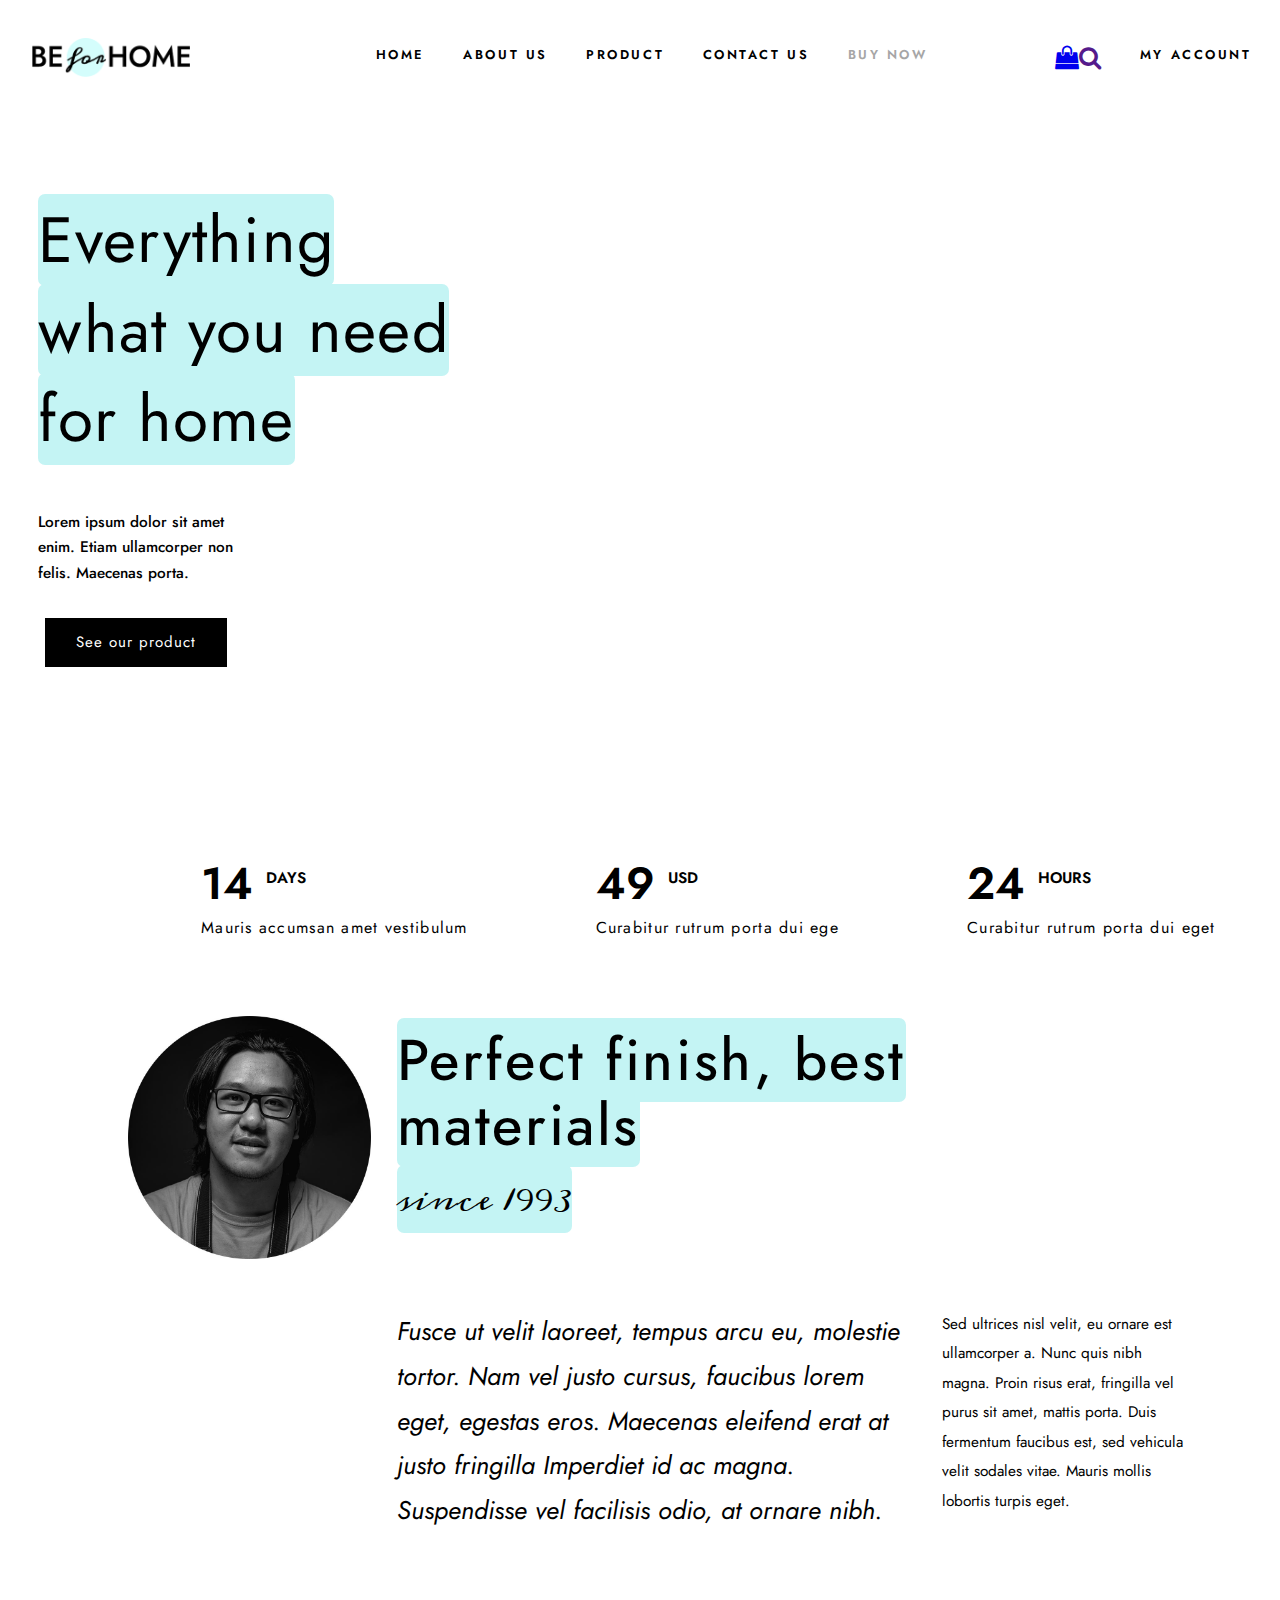
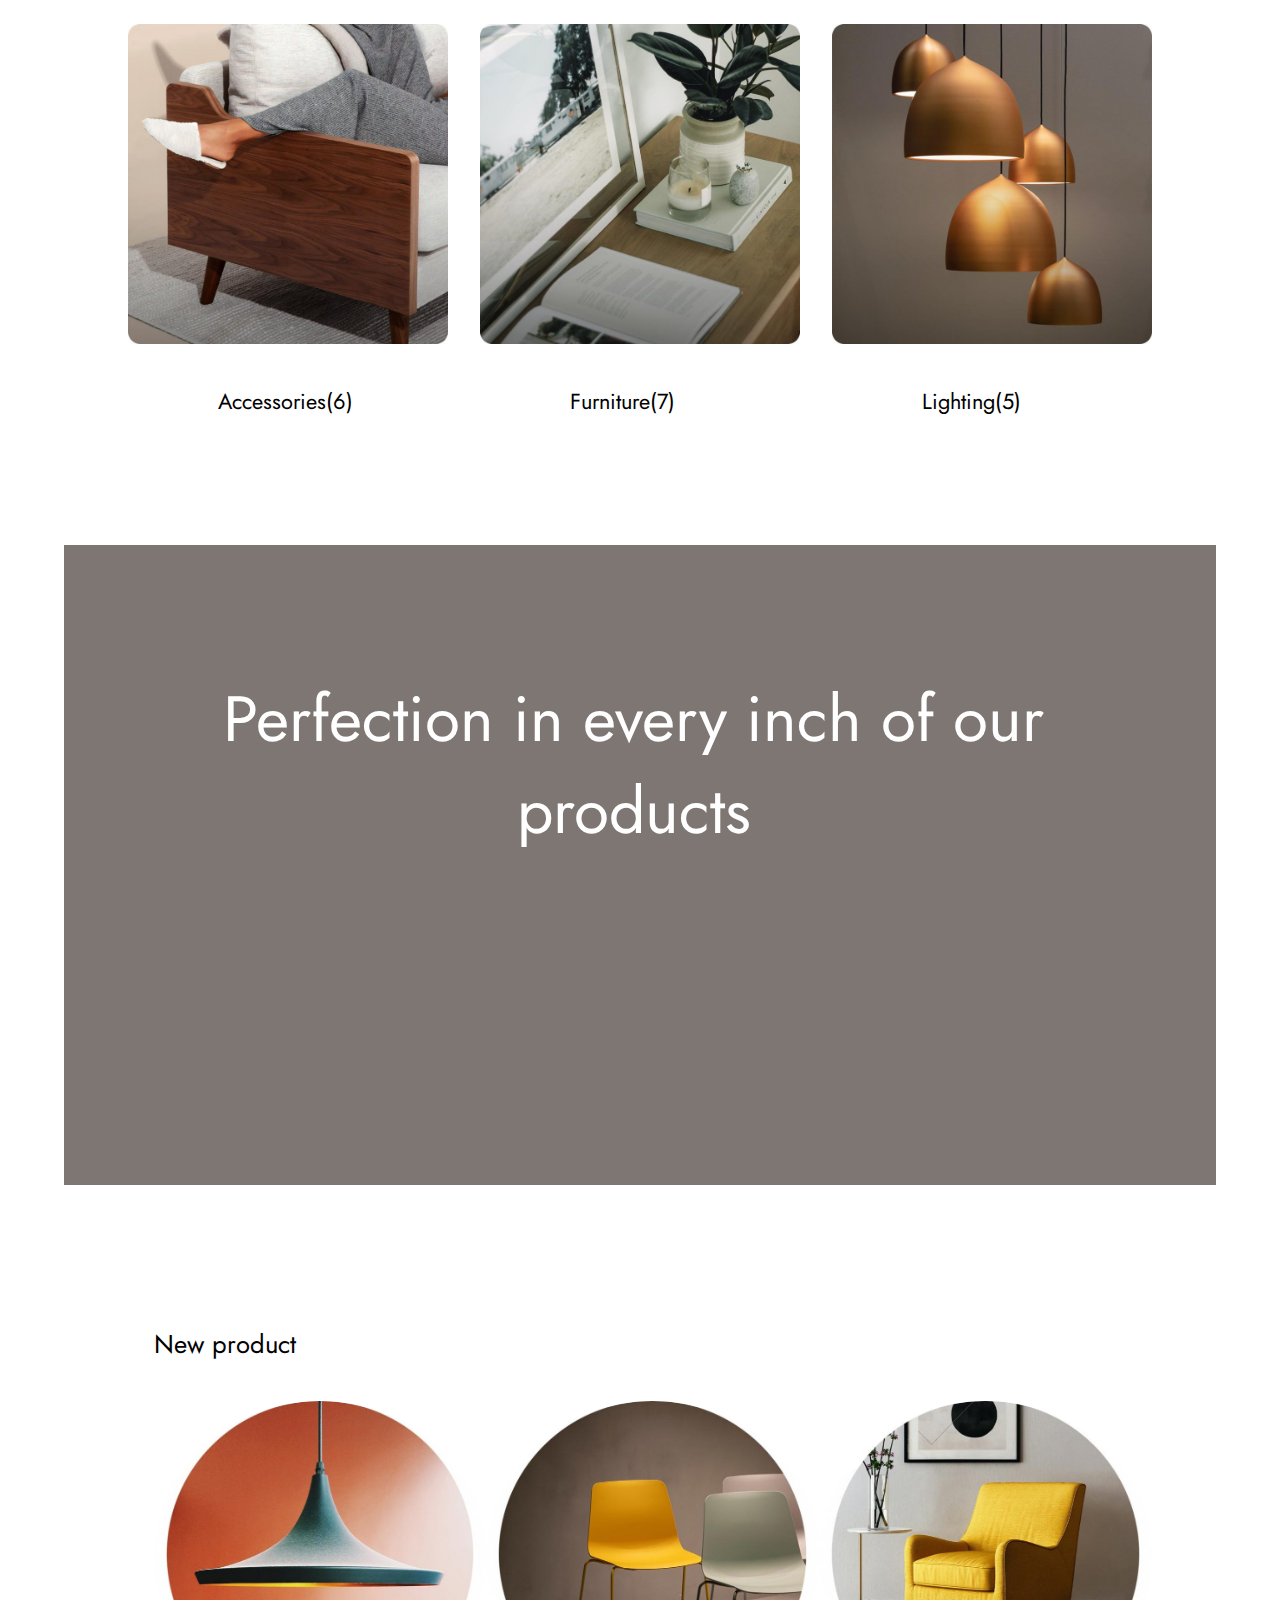
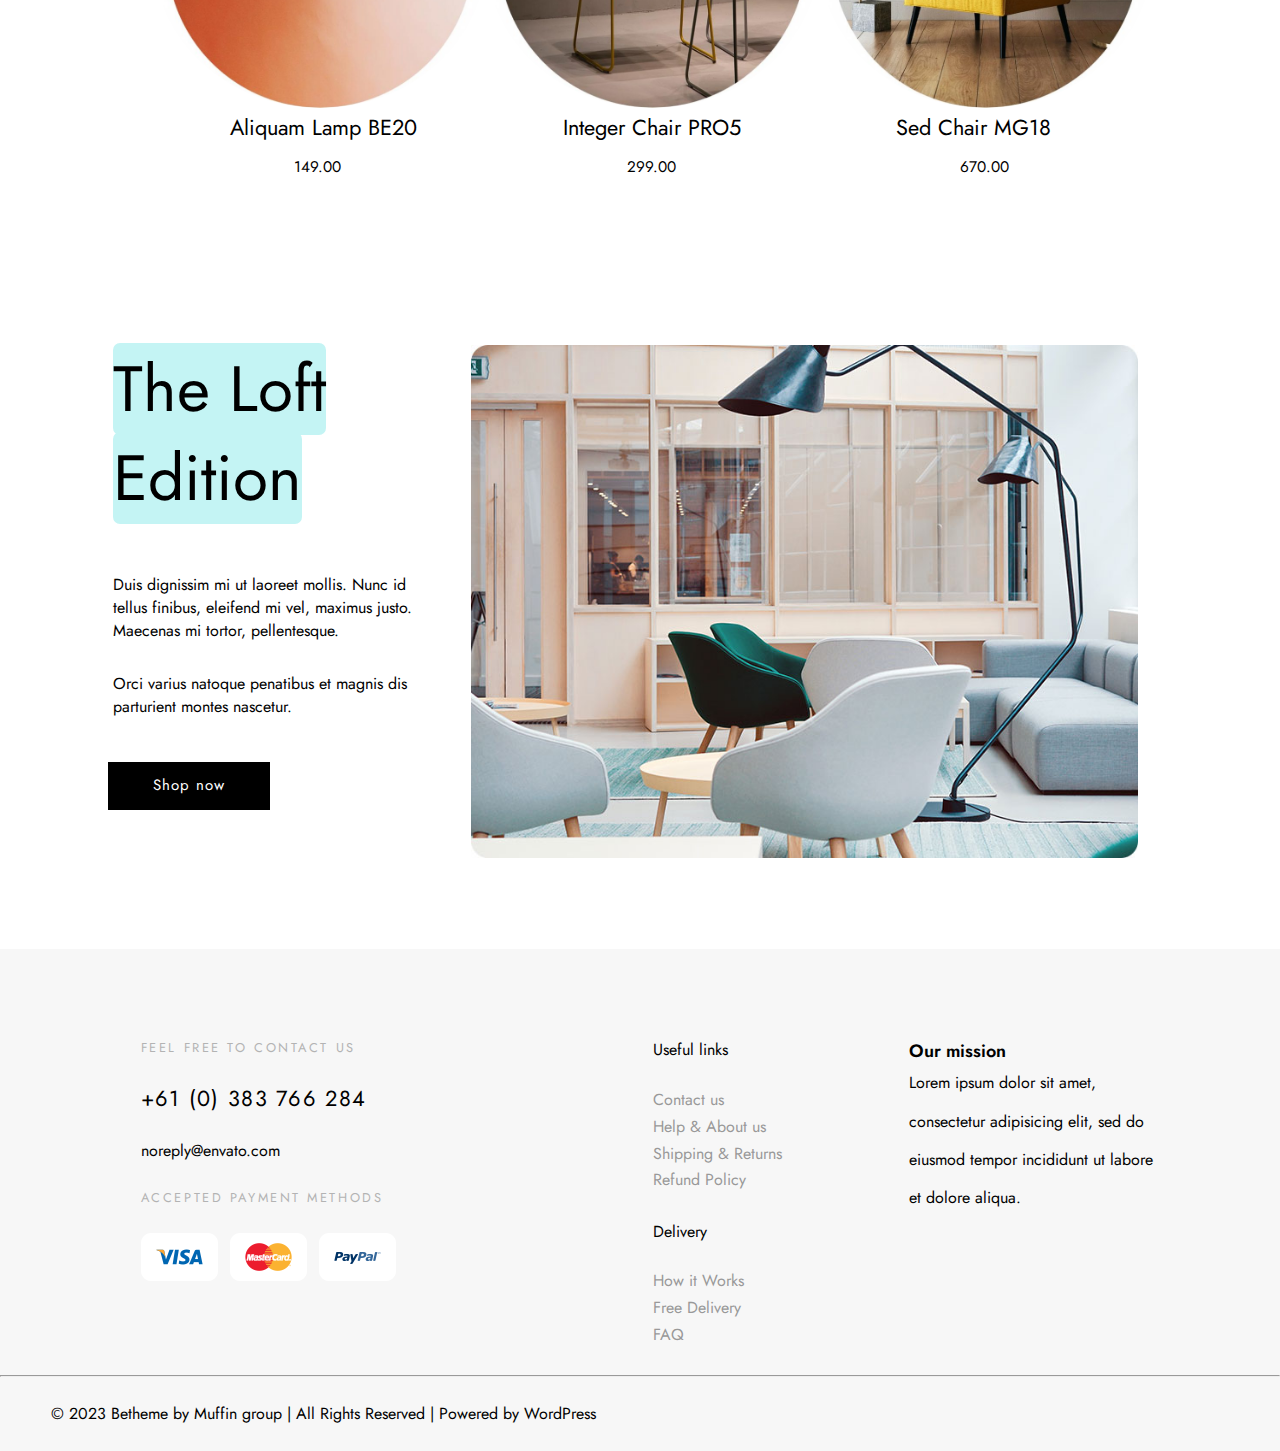
==== index.html @ 7511d0c8 "be home full website for dextop" ====
<!DOCTYPE html>
<html lang="en">
<head>
    <meta charset="UTF-8">
    <meta name="viewport" content="width=device-width, initial-scale=1.0">
    <link rel="stylesheet" href="index.css">
    <link rel="preconnect" href="https://fonts.googleapis.com">
    <link rel="preconnect" href="https://fonts.gstatic.com" crossorigin>
    <link href="https://fonts.googleapis.com/css2?family=Jost:ital,wght@0,100..900;1,100..900&display=swap" rel="stylesheet">
    <link rel="stylesheet" href="https://cdnjs.cloudflare.com/ajax/libs/font-awesome/4.7.0/css/font-awesome.min.css">
    <link rel="preconnect" href="https://fonts.googleapis.com">
    <link rel="preconnect" href="https://fonts.gstatic.com" crossorigin>
    <link href="https://fonts.googleapis.com/css2?family=Jost:ital,wght@0,100..900;1,100..900&family=Meddon&display=swap" rel="stylesheet">
    <meta name='viewport' content='width=device-width, initial-scale=1'>
    <script src='https://kit.fontawesome.com/a076d05399.js' crossorigin='anonymous'></script>
    <title>BeHome</title>
</head>
<body>
    <header>
        <div class="nav">
            <div class="navlogo">
                <img src="photo/retina-home3.png" alt="">
            </div>
            <div class="navlist">
                <a href="index.html"><p>HOME</p></a>
                <a href="about.html"><p>ABOUT US</p></a>
                <a href="product.html"><p>PRODUCT</p></a>
                <a href="contact.html"><p>CONTACT US</p></a>
                <a href=""><p id="navlist_buynow">BUY NOW</p></a>              
            </div>
            <div class="search_accountbar">
                <div class="iconbar">
                    <a href="cart.html"><i style="font-size:24px" class="fa">&#xf290;</i></a>
                    <a href=""><i style="font-size:24px" class="fa">&#xf002;</i></a>
                </div>
                
                <a href="login.html"><p>MY ACCOUNT</p></a>
            </div>
        </div>
    </header>
    <div class="ifo_abt_home">
        <div class="ifo_abt_home_info">
            <h1><span class="ifo_abt_home_info_span">Everything</span><br><span class="ifo_abt_home_info_span">what you need</span><br><span class="ifo_abt_home_info_span">for home</span></h1>
            <p>Lorem ipsum dolor sit amet<br>enim. Etiam ullamcorper non<br>felis. Maecenas porta.</p>
            <div class="button_alignalign_center"><a class="buttonbutton_size_2" href=""><span class="button_label">See our product</span></a></div>
        </div>
        <div class="ifo_abt_home_img">
           
        </div>
    </div>
    <div class="soci_time_price">
        <div class="logo">
            <!-- <a href="#" class="fa fa-facebook"></a>
            <a href="#" class="fa fa-twitter"></a>
            <a href="#" class="fa fa-linkedin"></a> -->
        </div>
        <div class="time_price">
            <div class="time_price1">
                <p class="time_price1_p1">14 <sup><span>DAYS</span></sup></p>
                <p class="time_price1_p2">Mauris accumsan amet vestibulum</p>
            </div>
            <div class="time_price1">
                <p class="time_price1_p1">49 <sup><span>USD</span></sup></p>
                <p class="time_price1_p2">Curabitur rutrum porta dui ege</p>
            </div>
            <div class="time_price1">
                <p class="time_price1_p1">24 <sup><span>HOURS</span></sup></p>
                <p class="time_price1_p2">Curabitur rutrum porta dui eget</p>
            </div>
        </div>
    </div>
    <div class="about_artist">
        <div class="about_artist_photo_info">
            <div class="about_artist_photo">
                <img src="photo/home3-home-pic1.jpg" alt="">
                <h1><span class="ifo_photo_info_span">Perfect finish, best </span><br><span class="ifo_photo_info_span">materials</span><br><span class="ifo_photo_info_span1">since 1993</span></h1>

            </div>
            <div class="artist_info">
                <div class="artist_info1">
                    <p><i> Fusce ut velit laoreet, tempus arcu eu, molestie tortor. Nam vel justo cursus, faucibus lorem eget, egestas eros. Maecenas eleifend erat at justo fringilla
                        Imperdiet id ac magna. Suspendisse vel facilisis odio, at ornare nibh.</i></p>
                </div>
                <div class="artist_info2">
                    <p>Sed ultrices nisl velit, eu ornare est ullamcorper a. Nunc quis nibh magna. Proin risus erat, fringilla vel purus sit amet, mattis porta.

                        Duis fermentum faucibus est, sed vehicula velit sodales vitae. Mauris mollis lobortis turpis eget.</p>
                        
                </div>
            </div>
        </div>
    </div>
    <div class="home_img">
        <div class="homeimg1">
            <img src="photo/home3-home-pic2-768x768.jpg" alt="">
            <p>Accessories(6)</p>
        </div>
        <div class="homeimg1">
            <img src="photo/home3-home-pic3-768x768.jpg" alt="">
            <p>Furniture(7)</p>
        </div>
        <div class="homeimg1">
            <img src="photo/home3-home-pic4-768x768.jpg" alt="">
            <p>Lighting(5)</p>
        </div>
    </div>
    <div class="home_video">
        <p>Perfection in every inch
            of our products</p>
            <a href="https://www.youtube.com/watch?v=z0jjTU-H43M">
                <img src="https://themes.muffingroup.com/be/home3/wp-content/uploads/2020/08/home3-icon1.png" alt="">
            </a>         
    </div>
    <div class="new_product">
        <p id="new_product_p1">New product</p>
        <div class="new_product_img_price_info">
            <div class="new_product_img_price">
                <img src="photo/home3-products-pic1-1-768x709.jpg" alt="">
                <p id="new_product_name">Aliquam Lamp BE20</p>
                <p id="new_product_price">149.00</p>
            </div>
            <div class="new_product_img_price">
                <img src="photo/home3-products-pic2-768x709.jpg" alt="">
                <p id="new_product_name">Integer Chair PRO5</p>
                <p id="new_product_price">299.00</p>
            </div>
            <div class="new_product_img_price">
                <img src="photo/home3-products-pic3-768x709.jpg" alt="">
                <p id="new_product_name">Sed Chair MG18</p>
                <p id="new_product_price">670.00</p>
            </div>
        </div>
    </div>
    <div class="other_info">
        <div class="other_info_left">
            <h1><span class="other_info_left_title">The Loft</span><br><span class="other_info_left_title">Edition</span></h1><br><br>
            <p>Duis dignissim mi ut laoreet mollis. Nunc id tellus finibus, eleifend mi vel, maximus justo. Maecenas mi tortor, pellentesque.</p><br>
            <p>Orci varius natoque penatibus et magnis dis parturient montes nascetur.</p>
            <div class="button_alignalign_center2"><a class="buttonbutton_size_2" href=""><span class="button_label">Shop now</span></a></div>
        </div>
        <div class="other_info_right">
            <img src="photo/home3-home-pic5.jpg" alt="">
        </div>
    </div>
    <div class="footer">
        <div class="footer_left">
            <p id="footer_left_1">FEEL FREE TO CONTACT US</p>
            <p id="contact">+61 (0) 383 766 284</p>
            <p id="email">noreply@envato.com</p>
            <p id="footer_left_1">ACCEPTED PAYMENT METHODS</p>
            <img src="photo/home3-footer-pic1.png" alt="">
        </div>
        <div class="footer_center">
            <p id="usefull link">Useful links</p>
            <div class="linls">
                <ul>
                    <li><a href="">Contact us</a></li>
                    <li><a href="">Help & About us</a></li>
                    <li><a href="">Shipping & Returns</a></li>
                    <li><a href="">Refund Policy</a></li>
                </ul>
            </div>
            <p id="usefull link">Delivery</p>
            <div class="linls">
                <ul>
                    <li><a href="">How it Works</a></li>
                    <li><a href="">Free Delivery</a></li>
                    <li><a href="">FAQ</a></li>
                </ul>
               
            </div>
        </div>
        <div class="footer_right">
            <p id="heading">Our mission</p>
            <p id="footer_right_info">Lorem ipsum dolor sit amet, consectetur adipisicing elit, sed do eiusmod tempor incididunt ut labore et dolore aliqua.</p>
        </div>
    </div>
    <hr>
    <p id="owner_info">© 2023 Betheme by Muffin group | All Rights Reserved | Powered by WordPress</p>
</body>
</html>
---- index.css ----
*{
    margin: 0;
    padding: 0;
}
body{
    margin: 0;
    padding: 0;
}
.nav{
    position: relative;
    display: flex;
    width: 100%;
}
.navlogo{
    padding: 3vw 2.5vw;
}
.navlogo img{
    height: 3vw;
}
.navlist{
    display: flex;
    padding: 3.5vw 12vw;
    gap: 3vw;
    font-family: "Jost", Helvetica, Arial, sans-serif;
    font-size: 1vw;
    font-weight: 600;
}
.navlist p{
    color: black;
    letter-spacing: 0.2vw;
}
#navlist_buynow{
    color: #A6A6A6;
}
.navlist a {
    text-decoration: none;
}
.search_accountbar{
    display: flex;
    padding: 3.5vw 0vw;
    gap: 3vw;
    font-family: "Jost", Helvetica, Arial, sans-serif;
    font-size: 1vw;
    font-weight: 600;
    margin-left: -2vw;
}
.iconbar{
    display: flex;
}
.search_accountbar a{
    text-decoration: none;
}
.search_accountbar p{
    letter-spacing: 0.2vw;
    color: black;
    
}
.ifo_abt_home{
    position: relative;
    display: flex;
}
.ifo_abt_home_info h1{
    font-family: "Jost", Helvetica, Arial, sans-serif;
    font-size: 5vw;
    font-weight: 400;
    letter-spacing: 0.1vw;
    line-height: 7vw;
    padding: 6vw 3vw;
}
.ifo_abt_home_info_span{
    background-color: rgb(196, 244, 244);
    border-top: 1px;
    border-right: 1px;
    border-radius: 7px;
    
}
.ifo_abt_home{
    
}
.ifo_abt_home_info{
    width: 50%;
    z-index: 1;
}
.ifo_abt_home_info p{
    font-family: "Jost", Helvetica, Arial, sans-serif;
    font-size: 1.2vw;
    font-weight: 500;
    padding-left: 3vw;
    line-height: 2vw;
   margin-top: -5%;
}
.button_alignalign_center{
    text-align: center;
    font-family: Roboto;
    font-size: 15px;
    line-height: 5px;
    font-weight: 400;
    letter-spacing: 1px;
    padding:  1.7vw 0.8vw;
    border-width: 0px;
    /* border-radius: 20px; */
    color: white;
    background-color: black;
    font-family: Poppins;
    border-style: solid;
    width: 162px;
    margin-top: 1%;
    margin-block-end: 8.33em;
    margin-top: 5%;
    margin-left: 7%;
    font-family: "Jost", Helvetica, Arial, sans-serif;
    text-decoration: none;
}
.buttonbutton_size_2{
    text-decoration: none;
    color: white;
}
.ifo_abt_home_img{
    background: url(//themes.muffingroup.com/be/home3/wp-content/uploads/2020/08/home3-slider-pic1.jpg);
    background-repeat: no-repeat;
    height: 52vw;
    width: 75%;
    /* padding-left: 1%; */
    border-radius: 10px;
    margin-left: -29%;
    position: relative;
    animation-name: paras;
    animation-duration: 1s;
    animation-iteration-count: 1;
    /* animation-direction:reverse; */
}
@keyframes paras {
    from{
        width: 0%;
    }
    to{
        width: 75%;
    }
}


.soci_time_price{
    display: flex;
    position: relative;
    /* background-color: aqua; */
    height: auto;
    padding: 4vw 1vw;
}
.logo{
    justify-content: space-between;
    gap: 2vw;
}
.logo a{
    color: black;
    text-decoration: none;
}
.time_price{
    display: flex;
    justify-content: space-around;
    gap: 10vw;
    font-family: "Jost", Helvetica, Arial, sans-serif;
    padding-left: 15%;
}
.time_price1_p1{
    font-size: 3.5vw;
    font-weight: 600;
}
.time_price1 span{
    font-size: 1.2vw;
    padding-bottom: 2vw;
    font-weight: 600;
}
.time_price1_p2{
    letter-spacing: 0.1vw;
}
.about_artist{
    padding-top: 1%;
}
.about_artist_photo{
    display: flex;
}
.ifo_photo_info_span{
    background-color: rgb(196, 244, 244);
    border-top: 1px;
    border-right: 1px;
    border-radius: 7px;
    font-family: "Jost", Helvetica, Arial, sans-serif;
    font-weight: 450;
    letter-spacing: 0.2vw;
    line-height: 3vw;
}
.ifo_photo_info_span1{
    font-family: 'Meddon',Arial,Tahoma,sans-serif;
    background-color: rgb(196, 244, 244);
    border-radius: 7px;
    line-height: 2vw;
    font-size: 2.5vw;
    font-weight: 300;
}
.about_artist_photo img{
    height: 19vw;
    padding-left: 10vw;
}
.about_artist_photo h1{
    padding: 1vw 2vw;
    font-size: 4.5vw;
}
.about_artist_photo_info{
    padding-top: 1vw;
}
.artist_info{
    display: flex;
    padding-top: 4vw;
    
}
.artist_info1{
    margin-left: 31vw;
    width: 105vw;
}
.artist_info1 p{
    font-family: "Jost", Helvetica, Arial, sans-serif;
    font-size: 2vw;
    line-height: 3.5vw;
}
.artist_info2{
    margin-left: 3vw;
    width: 70vw;
}
.artist_info2 p{
    font-family: "Jost", Helvetica, Arial, sans-serif;
    font-size: 1.2vw;
    line-height: 2.3vw;
    padding-right: 7vw;
}
.home_img{
    display: flex;
    position: relative;
    justify-content: space-between;
    margin: 7vw 10vw 0vw 10vw;
}
.home_img img{
    height: 25vw;
}
.homeimg1 p{
    padding-left: 7vw;
    font-size: 1.7vw;
    font-weight: 400;
    font-family: "Jost", Helvetica, Arial, sans-serif;
    padding-top: 3vw;
}
.home_video{
    /* padding: 150px 0 135px; */
    background-color: #7e7673;
    background-image: url(https://themes.muffingroup.com/be/home3/wp-content/uploads/2020/08/home3-wrapbg1.jpg);
    background-repeat: no-repeat;
    background-position: center;
    height: 50vw;
    width: 90%;
    margin: 10vw 1vw 0vw 5vw;
}
.home_video p{
    font-size: 5vw;
    font-family: "Jost", Helvetica, Arial, sans-serif;
    text-align: center;
    padding: 10vw 6vw 1vw 5vw;
    color: white;

}
.home_video a img{
    padding: 5vw 1vw 1vw 40vw;
}
.new_product{

}
#new_product_p1{
    padding: 11vw 1vw 3vw 12vw;
    font-family: "Jost", Helvetica, Arial, sans-serif;
    font-size: 2vw;
}
.new_product_img_price_info{
    display: flex;
    /* flex-wrap: wrap; */
    margin-left: 12vw;
    margin-right: 12vw;
}
.new_product_img_price img{
    height: 24vw;
    border-radius: 50%;
}
#new_product_name{
    padding-left: 6vw;
    font-family: "Jost", Helvetica, Arial, sans-serif;
    font-size: 1.7vw;
}
#new_product_price{
    padding-left: 11vw;
    padding-top: 1vw;
    font-family: "Jost", Helvetica, Arial, sans-serif;
    font-size: 1.2vw;
}
.other_info{
    display: flex;
    padding-top: 13vw;
}
.other_info_left_title{
    background-color: rgb(196, 244, 244);
    font-family: "Jost", Helvetica, Arial, sans-serif;
    border-radius: 7px;
    font-size: 5vw;
    line-height: 7vw;
    font-weight: 400;
    margin-left: 8.8vw;
}
.other_info_right img{
    margin-left: 3vw;
    height: 85%;

}
.other_info_left p{
    font-family: "Jost", Helvetica, Arial, sans-serif;
    padding-left: 8.8vw;
    padding-top: 1vw;
    width: 25vw;
}
.button_alignalign_center2{
    text-align: center;
    font-family: Roboto;
    font-size: 15px;
    line-height: 5px;
    font-weight: 400;
    letter-spacing: 1px;
    padding:  1.7vw 0.01vw;
    border-width: 0px;
    /* border-radius: 20px; */
    color: white;
    background-color: black;
    font-family: Poppins;
    border-style: solid;
    width: 162px;
    margin-top: 1%;
    margin-block-end: 8.33em;
    margin-top: 10%;
    margin-left: 25%;
    font-family: "Jost", Helvetica, Arial, sans-serif;
    text-decoration: none;
}
.footer{
    background-color: #f7f7f7;
    font-family: "Jost", Helvetica, Arial, sans-serif;
    display: flex;
    box-shadow: #b3b3b3;
    /* height: 50vh; */
}
#footer_left_1{
    color: #b3b3b3;
    padding-bottom: 2vw;
    letter-spacing: 0.2vw;
    font-size: 1vw;
}
#contact{
    font-size: 1.7vw;
    letter-spacing: 0.1vw;
    padding-bottom: 2vw;
}
#email{
    padding-bottom: 2vw;
}
.footer_left{
    padding-left: 11vw;
    padding-top: 7vw;
    width: 33.33%;
}
.footer_center{
    padding-left: 20vw;
    padding-top: 7vw;
    width: 33.33%;
    
    /* height: 4vw; */
}
.footer_center p{
    padding-bottom: 2vw;
}
.footer_right{
    /* padding-left: 0vw; */
    padding-top: 7vw;
    width: 33.33%;
    text-align: left;
    padding-right: 9vw;
}
.linls{
    display: flex;
    line-height: 2.1vw;
    padding-bottom: 2vw;
    font-weight: 600;
}
.linls ul li a{
    text-decoration: none;
    color: #999999;
    font-weight: 400;
}
.linls ul li{
    list-style: none;
}
#heading{
    font-size: 1.4vw;
    font-weight: 600;
}
#footer_right_info{
    line-height: 3vw;
}
#owner_info{
    background-color: #f7f7f7;
    padding-left: 4vw;
    padding-top: 2vw;
    padding-bottom: 2vw;
    font-family: "Jost", Helvetica, Arial, sans-serif;
}
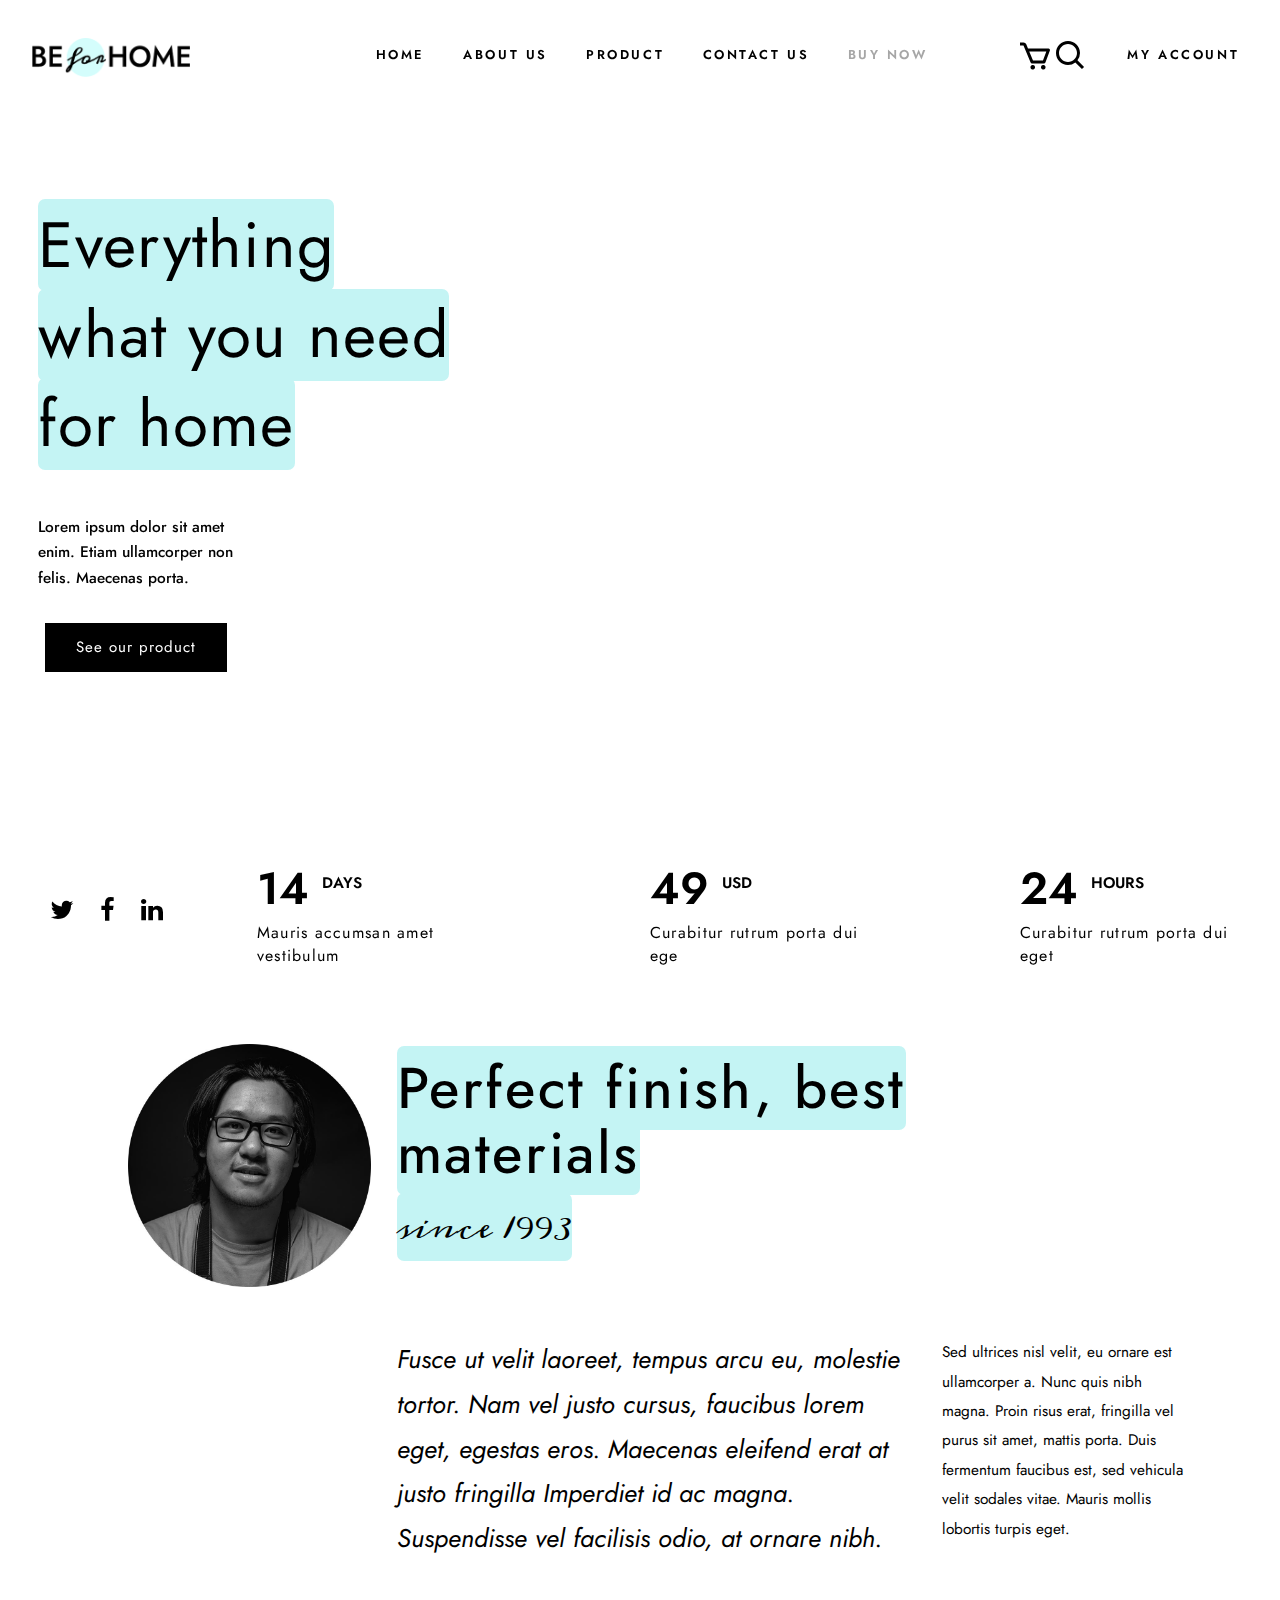
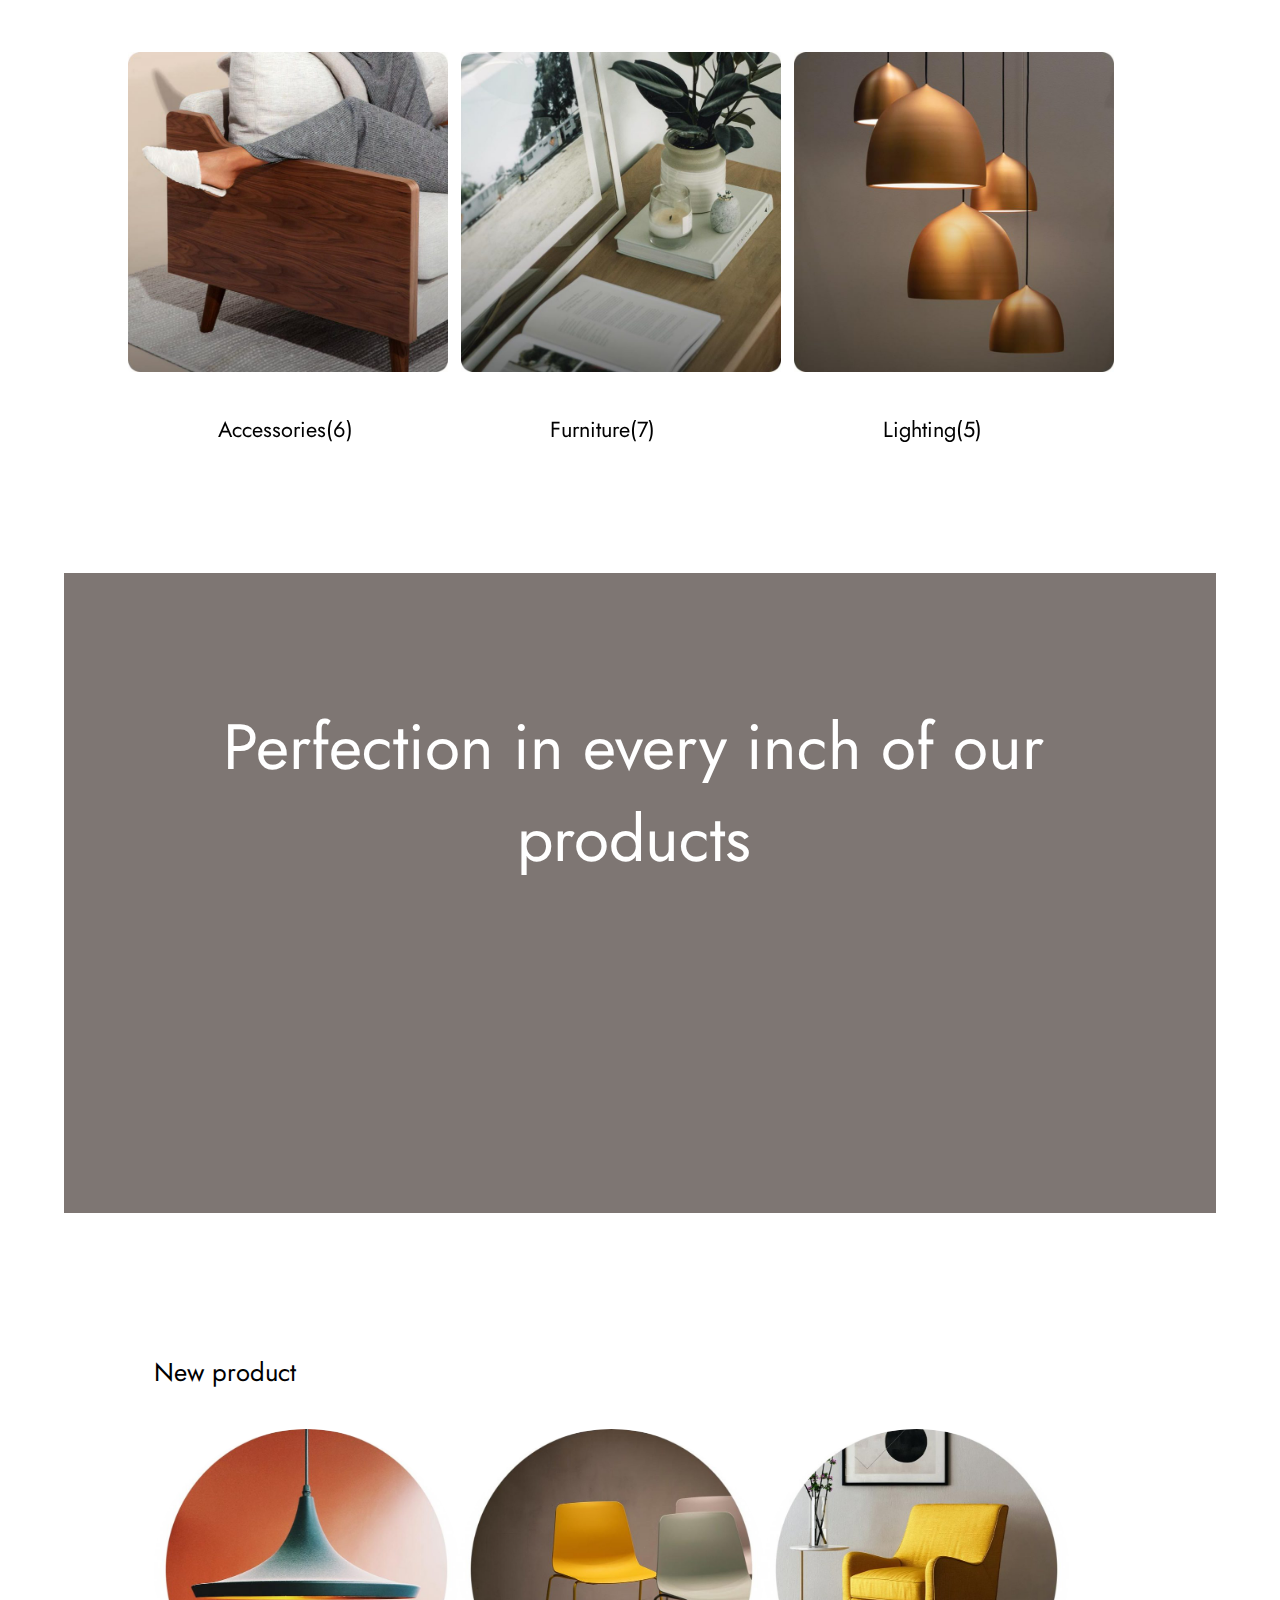
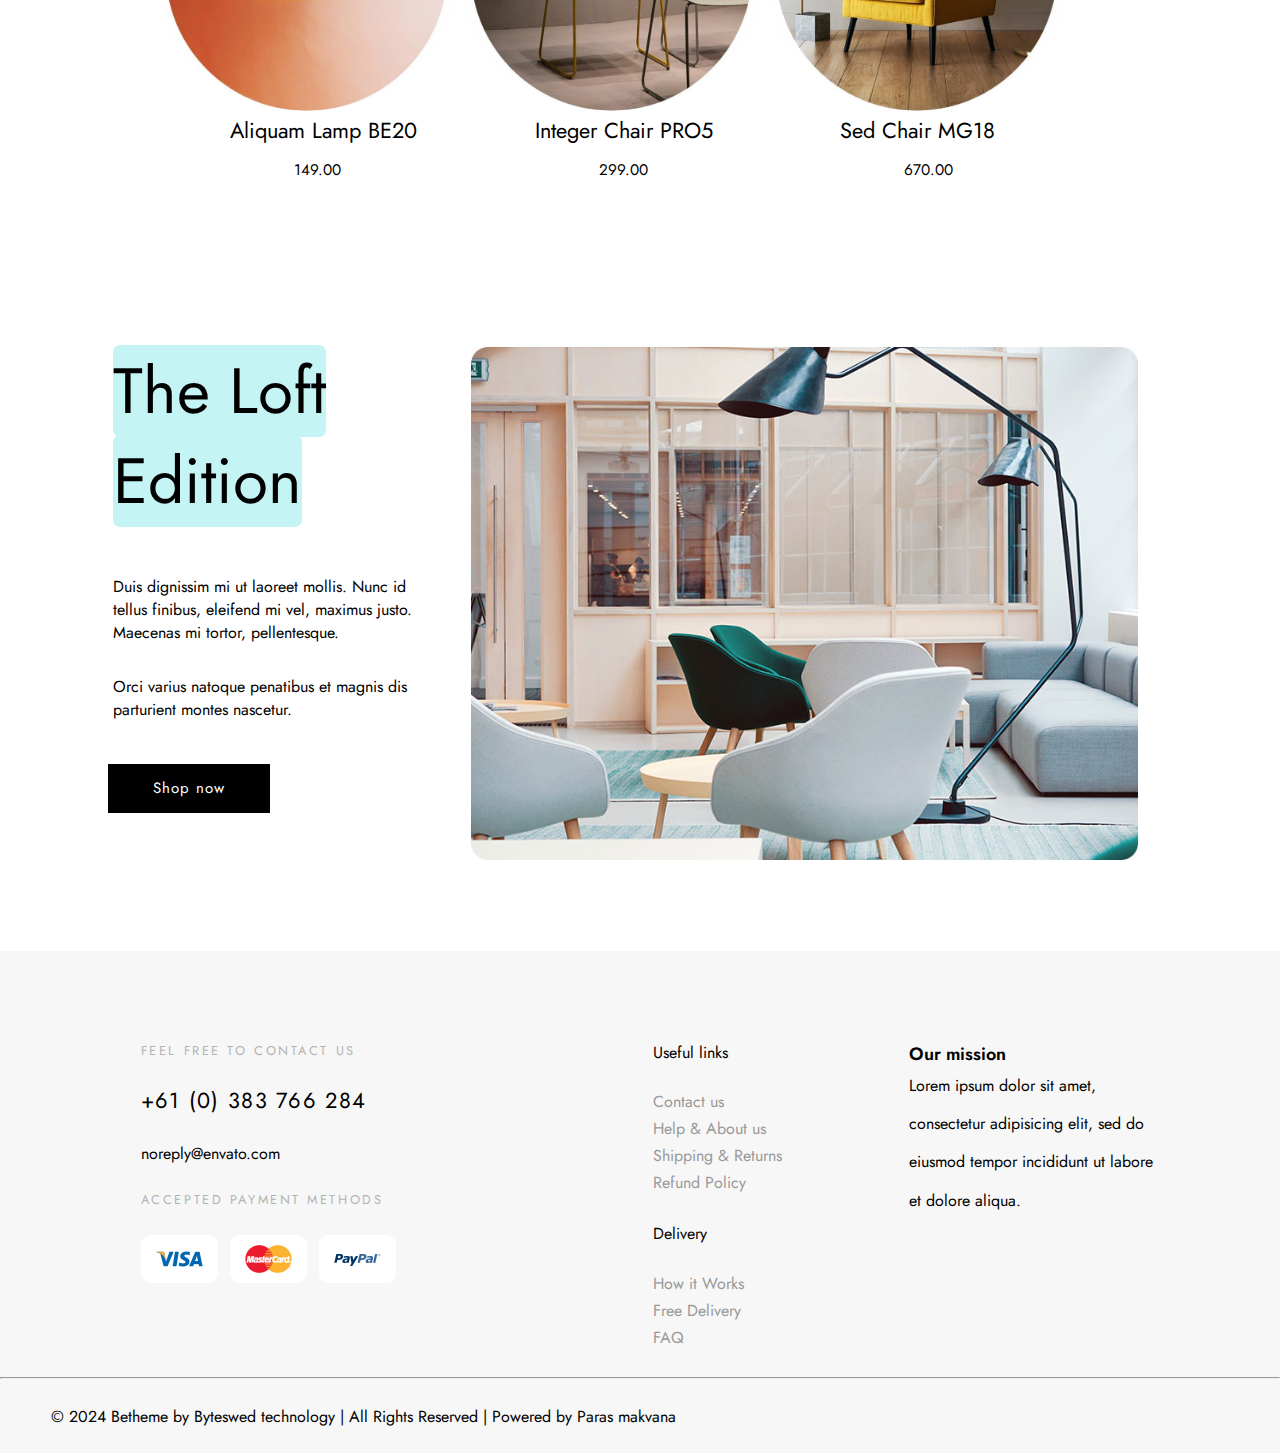
==== commit 4b60ce85: "be home responsive website" ====
--- a/index.html
+++ b/index.html
@@ -30,8 +30,8 @@
             </div>
             <div class="search_accountbar">
                 <div class="iconbar">
-                    <a href="cart.html"><i style="font-size:24px" class="fa">&#xf290;</i></a>
-                    <a href=""><i style="font-size:24px" class="fa">&#xf002;</i></a>
+                    <a href="cart.html"><img src="[data-uri]"/></a>
+                    <a href=""><img src="[data-uri]"/></i></a>
                 </div>
                 
                 <a href="login.html"><p>MY ACCOUNT</p></a>
@@ -45,14 +45,17 @@
             <div class="button_alignalign_center"><a class="buttonbutton_size_2" href=""><span class="button_label">See our product</span></a></div>
         </div>
         <div class="ifo_abt_home_img">
-           
+           <div class="ifo_abt_home_img_inner">
+            <h1><span class="ifo_abt_home_info_span">Everything</span><br><span class="ifo_abt_home_info_span">what you need</span><br><span class="ifo_abt_home_info_span">for home</span></h1>
+            <div class="button_alignalign_center"><a class="buttonbutton_size_2" href=""><span class="button_label">See our product</span></a></div>
+           </div>
         </div>
     </div>
     <div class="soci_time_price">
         <div class="logo">
-            <!-- <a href="#" class="fa fa-facebook"></a>
             <a href="#" class="fa fa-twitter"></a>
-            <a href="#" class="fa fa-linkedin"></a> -->
+            <a href="#" class="fa fa-facebook"></a>
+            <a href="#" class="fa fa-linkedin"></a>
         </div>
         <div class="time_price">
             <div class="time_price1">
@@ -73,8 +76,9 @@
         <div class="about_artist_photo_info">
             <div class="about_artist_photo">
                 <img src="photo/home3-home-pic1.jpg" alt="">
-                <h1><span class="ifo_photo_info_span">Perfect finish, best </span><br><span class="ifo_photo_info_span">materials</span><br><span class="ifo_photo_info_span1">since 1993</span></h1>
-
+                <div>
+                    <h1><span class="ifo_photo_info_span">Perfect finish, best </span><br><span class="ifo_photo_info_span">materials</span><br><span class="ifo_photo_info_span1">since 1993</span></h1>
+                </div>    
             </div>
             <div class="artist_info">
                 <div class="artist_info1">
@@ -176,6 +180,6 @@
         </div>
     </div>
     <hr>
-    <p id="owner_info">© 2023 Betheme by Muffin group | All Rights Reserved | Powered by WordPress</p>
+    <p id="owner_info">© 2024 Betheme by Byteswed technology | All Rights Reserved | Powered by Paras makvana</p>
 </body>
 </html>--- a/index.css
+++ b/index.css
@@ -7,9 +7,10 @@
     padding: 0;
 }
 .nav{
-    position: relative;
     display: flex;
     width: 100%;
+    position: sticky;
+    top: 0;
 }
 .navlogo{
     padding: 3vw 2.5vw;
@@ -46,6 +47,8 @@
 }
 .iconbar{
     display: flex;
+    margin-left: -3vw;
+    margin-top: -0.5vw;
 }
 .search_accountbar a{
     text-decoration: none;
@@ -68,6 +71,7 @@
     padding: 6vw 3vw;
 }
 .ifo_abt_home_info_span{
+    font-family: "Jost", Helvetica, Arial, sans-serif;
     background-color: rgb(196, 244, 244);
     border-top: 1px;
     border-right: 1px;
@@ -131,14 +135,16 @@
 }
 @keyframes paras {
     from{
+        width: 75%;
+    }
+    to{
         width: 0%;
     }
-    to{
-        width: 75%;
-    }
-}
-
-
+}
+
+.ifo_abt_home_img_inner{
+    display: none;
+}
 .soci_time_price{
     display: flex;
     position: relative;
@@ -147,8 +153,12 @@
     padding: 4vw 1vw;
 }
 .logo{
-    justify-content: space-between;
+    display: flex;
+    /* justify-content: space-between; */
     gap: 2vw;
+    padding-left: 3%;
+    padding-top: 4%;
+    font-size: 2vw;
 }
 .logo a{
     color: black;
@@ -159,7 +169,7 @@
     justify-content: space-around;
     gap: 10vw;
     font-family: "Jost", Helvetica, Arial, sans-serif;
-    padding-left: 15%;
+    padding-left: 7.5%;
 }
 .time_price1_p1{
     font-size: 3.5vw;
@@ -234,8 +244,10 @@
 }
 .home_img{
     display: flex;
+    flex-wrap: wrap;
     position: relative;
-    justify-content: space-between;
+    gap: 1vw;
+    /* justify-content: space-between; */
     margin: 7vw 10vw 0vw 10vw;
 }
 .home_img img{
@@ -279,12 +291,12 @@
 }
 .new_product_img_price_info{
     display: flex;
-    /* flex-wrap: wrap; */
+    flex-wrap: wrap;
     margin-left: 12vw;
     margin-right: 12vw;
 }
 .new_product_img_price img{
-    height: 24vw;
+    height: 22vw;
     border-radius: 50%;
 }
 #new_product_name{
@@ -415,3 +427,795 @@
     padding-bottom: 2vw;
     font-family: "Jost", Helvetica, Arial, sans-serif;
 }
+.other_info_left h1{
+    width: 30vw;
+}
+
+
+
+
+/* media quary for ipad pro*/
+@media screen and (min-width:777px) and (max-width: 1240px){
+    .navlist{
+        display: none;
+    }
+    .search_accountbar{
+        margin-left: 63%;
+    }
+    .about_artist_photo{
+        padding: 0% 0% 0% 0%;
+    }
+    .about_artist_photo img{
+        padding-left: 2%;
+        height: 25vw;
+    }
+    .about_artist_photo h1{
+        padding-top: 1vw;
+    }
+    .home_img{
+        margin: 7vw 3vw 0vw 3vw;
+    }
+    .home_img img{
+        height: 30vw;
+    }
+    .homeimg1 p{
+        padding-left: 10vw;
+    }
+    .home_video{
+        padding-left: 1vw;
+        padding-right: 1vw;
+        margin-left: 4vw;
+    }
+    #new_product_p1{
+        padding-left: 4vw;
+    }
+    .new_product_img_price_info{
+        margin-left: 3%;
+    }
+    .new_product_img_price img{
+        height: 29vw;
+    }
+    #new_product_name{
+        padding-left: 8vw;
+    }
+    #new_product_price{
+        padding-left: 13vw;
+    }
+    .other_info_left{
+        margin-left: -6vw;
+        padding-left: 0%;
+    }
+    .other_info_left p{
+        width: 30vw;
+    }
+    .other_info_right img{
+        margin-left: 2vw;
+        height: 48vw;
+    }
+    .other_info{
+        padding-bottom: 7vw;
+    }
+    .footer_left{
+        padding-left: 2%;
+    }
+    .footer_center{
+        padding-left: 20%;
+    }
+    
+}
+
+/* media quary for mobiledevive*/
+@media screen and (min-width:760px) and (max-width: 777px)
+{
+    .navlogo img
+    {
+        height: 5.4vw;
+        padding: 8% 0% 0% 7%;;
+    }
+    .navlist
+    {
+        display: none;
+    }
+    .search_accountbar
+    {
+        margin-left: 42%;
+        padding-top: 5vw;
+    }
+    .search_accountbar p
+    {
+        font-size: 2vw;
+    }
+    .ifo_abt_home_info p
+    {
+        display: none;
+    }
+    .ifo_abt_home_img
+    {
+        margin-left: 4%;
+        height: 77vw;
+        width: 92%;
+    }
+    .ifo_abt_home_info{
+        display: none;
+    }
+    .ifo_abt_home_img_inner{
+        display: block;
+    }
+    .ifo_abt_home_img_inner{
+        text-align: center;
+        padding-top: 22vw;
+    }
+    .ifo_abt_home_info_span {
+        font-family: "Jost", Helvetica, Arial, sans-serif;
+        font-size: 6vw;
+        font-weight: 400;
+        background-color: rgb(196, 244, 244);
+        border-top: 1px;
+        border-right: 1px;
+        border-radius: 7px;
+        text-align: center;
+    }
+    .button_alignalign_center{
+        padding: 4% 2% 4% 2%;
+        margin-left: 34vw;
+    }
+    .time_price1 span{
+        font-size: 1.7vw;
+        padding-bottom: 2vw;
+        font-weight: 600;
+    }
+    .time_price1_p2{
+        color: #808080;
+        font-size: 1.8vw;
+    }
+    .soci_time_price{
+
+    }
+    .time_price1_p1{
+        font-size: 5.5vw;
+        font-weight: 600;
+    }
+    .about_artist_photo{
+        padding: 0% 0% 0% 0%;
+    }
+    .about_artist_photo img{
+        padding-left: 2%;
+        height: 25vw;
+    }
+    .about_artist_photo h1{
+        padding-top: 1vw;
+        font-size: 7.5vw;
+        line-height: 9vw;
+    }
+    .artist_info1 p{
+        margin-left: -8%;
+        font-size: 2.5vw;
+        line-height: 5vw;
+    }
+    .artist_info2 p{
+        line-height: 2.9vw;
+        font-size: 2vw;
+    }
+    .ifo_photo_info_span1{
+        font-size: 4vw;
+        line-height: 2vw;
+    }
+    .home_img{
+        margin: 7vw 3vw 0vw 4vw;
+    }
+    .home_img img{
+        height: 46vw;
+    }
+    .homeimg1 p{
+        padding-bottom: 2vw;
+        padding-left: 13vw;
+        font-size: 3vw;
+    }
+    .home_video{
+        padding-left: 1vw;
+        padding-right: 1vw;
+        margin-left: 4vw;
+        padding-bottom: 17vw;
+    }
+    .new_product{
+        /* padding-left: 1vw; */
+        gap: 2vw;
+    }
+    #new_product_p1{
+        padding-left: 4vw;
+    }
+    .new_product_img_price_info{
+        margin-left: 3%;
+    }
+    .new_product_img_price img{
+        height: 35vw; 
+        padding-left: 4vw; 
+    }
+    #new_product_name{
+        padding-left: 14vw;
+        font-size: 2.1vw;
+    }
+    #new_product_price{
+        padding-left: 18vw;
+        font-size: 2vw;
+    }
+    .other_info_left{
+        margin-left: -4vw;
+        padding-left: 0%;
+    }
+    .other_info_left p{
+        width: 30vw;
+    }
+    .other_info_left_title{
+        font-size: 7.5vw;
+        line-height: 10vw;
+    }
+    .other_info_right img{
+        margin-left: 3vw;
+        height: 45vw;
+        padding-top: 10vw;
+    }
+    .other_info{
+        padding-bottom: 7vw;
+    }
+    .footer_left{
+        padding-left: 4%;
+    }
+    .footer_center{
+        padding-left: 11%;
+    }
+    .footer_right{
+        padding-left: 5%;
+    }
+    #footer_left_1{
+        letter-spacing: 0.2vw;
+        font-size: 1.6vw;
+        padding-left: 2v;
+        font-weight: 600;
+    }
+    #contact{
+        font-size: 2.5vw;
+    }
+    .footer_center p{
+        font-size: 2vw;
+        font-weight: 600;
+    }
+    .linls ul li a{
+        line-height: 3vw;
+    }
+    #footer_right_info{
+        font-size: 1.7vw;
+        line-height: 3vw;
+        padding-top: 2vw;
+    }
+    #heading{
+        font-size: 2vw;
+    }
+    #footer_right_inf{
+        font-size: 2vw;
+    }
+}
+
+
+
+
+/* media quary for i pad */
+
+@media screen and (min-width:478px) and (max-width: 760px)
+{
+    .nav{
+        display: flex;
+        flex-direction: column;
+    }
+    .navlogo{
+        padding-top: 0%;
+        padding-left: 35%;
+    }
+    .navlogo img
+    {
+        height: 5.4vw;
+        padding: 8% 0% 0% 7%;;
+    }
+    .navlist
+    {
+        display: none;
+    }
+    .search_accountbar
+    {
+        margin-left: 39%;
+        padding-top: 0vw;
+        padding-bottom: 1%;
+    }
+    .search_accountbar p
+    {
+        font-size: 2vw;
+    }
+    .ifo_abt_home_info p
+    {
+        display: none;
+    }
+    .ifo_abt_home_img
+    {
+        margin-left: 4%;
+        height: 77vw;
+        width: 92%;
+    }
+    .ifo_abt_home_info{
+        display: none;
+    }
+    .ifo_abt_home_img_inner{
+        display: block;
+    }
+    .ifo_abt_home_img_inner{
+        text-align: center;
+        padding-top: 22vw;
+    }
+    .ifo_abt_home_info_span {
+        font-family: "Jost", Helvetica, Arial, sans-serif;
+        font-size: 6vw;
+        font-weight: 400;
+        background-color: rgb(196, 244, 244);
+        border-top: 1px;
+        border-right: 1px;
+        border-radius: 7px;
+        text-align: center;
+    }
+    .button_alignalign_center{
+        padding: 4% 2% 4% 2%;
+        margin-left: 34vw;
+    }
+    .time_price1 span{
+        font-size: 1.3vw;
+        padding-bottom: 2vw;
+        font-weight: 600;
+    }
+    .time_price1_p2{
+        color: #808080;
+        font-size: 1.5vw;
+    }
+    .logo{
+        padding: 3% 0% 6% 47%;
+    }
+    .time_price{
+        display: flex;
+        flex-direction: column;
+        text-align: center;
+        gap: 3vw;
+    }
+    .soci_time_price{
+        display: flex;
+        flex-direction: column;
+    }
+    .time_price1_p1{
+        font-size: 4.5vw;
+        font-weight: 600;
+    }
+    .about_artist_photo{
+        padding: 0% 0% 0% 0%;
+        display: flex;
+        flex-direction: column;
+        text-align: center;
+    }
+    .about_artist_photo img{
+        padding-left: 20%;
+        padding-bottom: 1vw;
+        height: 62vw;
+        width: 60vw;
+    }
+    .ifo_photo_info_span{
+        font-size: 6vw;
+    }
+    .about_artist_photo h1{
+        padding-top: 1vw;
+        font-size: 7.5vw;
+        line-height: 8vw;
+        text-align: left;
+        padding-left: 28%;
+    }
+    .artist_info{
+        display: flex;
+        flex-direction: column;
+        /* margin-left: 0%; */
+    }
+    .artist_info1{
+        margin-left: -5%;
+    }
+    .artist_info1 p{
+        margin-left: 26%;
+        font-size: 2.5vw;
+        line-height: 5vw; 
+        width: 58%;
+        /* display: none; */
+        text-align: left;
+        padding-bottom: 3vw;
+    }
+    .artist_info2 p{
+        line-height: 2.9vw;
+        font-size: 1.7vw;
+        margin-left: 35%;
+        width: 93%;
+    }
+    .ifo_photo_info_span1{
+        font-size: 4vw;
+        line-height: 2vw;
+    }
+    .home_img{
+        margin: 7vw 3vw 0vw 4vw;
+    }
+    .home_img img{
+        height: 33vw;
+        padding-left: 49%;
+    }
+    .homeimg1 p{
+        padding-bottom: 2vw;
+        padding-left: 13vw;
+        font-size: 2.5vw;
+        padding-left: 77%;
+    }
+    .home_video{
+        padding-left: 1vw;
+        padding-right: 1vw;
+        margin-left: 4vw;
+        padding-bottom: 17vw;
+    }
+    .new_product{
+        /* padding-left: 1vw; */
+        gap: 2vw;
+    }
+    #new_product_p1{
+        padding-left: 19vw;
+        font-size: 3vw;
+    }
+    .new_product_img_price_info{
+        margin-left: 3%;
+    }
+    .new_product_img_price img{
+        height: 30vw; 
+        /* padding-left: 4vw;  */
+        margin-left: 34%;
+    }
+    #new_product_name{
+        padding-left: 14vw;
+        font-size: 2.1vw;
+        width: 20vw;
+        margin-left: 15%;
+    }
+    #new_product_price{
+        padding-left: 25vw;
+        font-size: 2vw;
+        padding-bottom: 2vw;
+    }
+    .other_info_left{
+        margin-left: 10%;
+        padding-left: 0%;
+    }
+    .other_info_left p{
+        width: 66vw;
+        font-size: 1.9vw;
+    }
+    .other_info_left_title{
+        font-size: 7.5vw;
+        line-height: 10vw;
+    }
+    .other_info_right img{
+        margin-left: 21vw;
+        height: 50vw;
+        padding-top: 0vw;
+    }
+    .other_info{
+        padding-bottom: 7vw;
+        display: flex;
+        flex-direction: column;
+    }
+    .button_alignalign_center2{
+        margin-left: 10%;
+        padding: 3% 0% 3% 0%;
+        width: 16%;
+    }
+    .footer{
+        display: flex;
+        flex-direction: column;
+        text-align: center;
+    }
+    .footer_left{
+        padding-left: 34%;
+    }
+    .footer_center{
+        padding-left: 34%;
+    }
+    .footer_right{
+        padding-left: 34%;
+        text-align: center;
+    }
+    #footer_left_1{
+        letter-spacing: 0.2vw;
+        font-size: 1.6vw;
+        padding-left: 2v;
+        font-weight: 600;
+    }
+    #contact{
+        font-size: 2.5vw;
+    }
+    .linls{
+        padding-left: 26%;
+    }
+    .footer_center p{
+        font-size: 2vw;
+        font-weight: 600;
+    }
+    .linls ul li a{
+        line-height: 3vw;
+    }
+    #footer_right_info{
+        font-size: 1.7vw;
+        line-height: 3vw;
+        padding-top: 2vw;
+    }
+    #heading{
+        font-size: 2vw;
+    }
+    #footer_right_inf{
+        font-size: 2vw;
+    }
+}
+/* media quary for MOBILE */
+
+@media screen and (min-width:300px) and (max-width: 478px)
+{
+    .nav{
+        display: flex;
+        flex-direction: column;
+    }
+    .navlogo{
+        padding-top: 0%;
+        padding-left: 35%;
+    }
+    .navlogo img
+    {
+        height: 5.4vw;
+        padding: 8% 0% 0% 7%;;
+    }
+    .navlist
+    {
+        display: none;
+    }
+    .search_accountbar
+    {
+        margin-left: 39%;
+        padding-top: 0vw;
+        padding-bottom: 1%;
+    }
+    .search_accountbar p
+    {
+        font-size: 2vw;
+    }
+    .ifo_abt_home_info p
+    {
+        display: none;
+    }
+    .ifo_abt_home_img
+    {
+        margin-left: 4%;
+        height: 77vw;
+        width: 92%;
+    }
+    .ifo_abt_home_info{
+        display: none;
+    }
+    .ifo_abt_home_img_inner{
+        display: block;
+    }
+    .ifo_abt_home_img_inner{
+        text-align: center;
+        padding-top: 22vw;
+    }
+    .ifo_abt_home_info_span {
+        font-family: "Jost", Helvetica, Arial, sans-serif;
+        font-size: 6vw;
+        font-weight: 400;
+        background-color: rgb(196, 244, 244);
+        border-top: 1px;
+        border-right: 1px;
+        border-radius: 7px;
+        text-align: center;
+    }
+    .button_alignalign_center{
+        padding: 4% 2% 4% 2%;
+        margin-left: 34vw;
+    }
+    .time_price1 span{
+        font-size: 2vw;
+        padding-bottom: 2vw;
+        font-weight: 600;
+    }
+    .time_price1_p2{
+        color: #808080;
+        font-size: 2.5VW;
+    }
+    .logo{
+        padding: 3% 0% 6% 47%;
+    }
+    .time_price{
+        display: flex;
+        flex-direction: column;
+        text-align: center;
+        gap: 3vw;
+    }
+    .soci_time_price{
+        display: flex;
+        flex-direction: column;
+    }
+    .time_price1_p1{
+        font-size: 6.5vw;
+        font-weight: 600;
+    }
+    .about_artist_photo{
+        padding: 0% 0% 0% 0%;
+        display: flex;
+        flex-direction: column;
+        text-align: center;
+    }
+    .about_artist_photo img{
+        padding-left: 7%;
+        padding-bottom: 1vw;
+        height: 82vw;
+        width: 86vw;
+    }
+    .ifo_photo_info_span{
+        font-size: 8vw;
+        line-height: 11vw;
+    }
+    .about_artist_photo h1{
+        padding-top: 1vw;
+        font-size: 7.5vw;
+        line-height: 8vw;
+        text-align: left;
+        padding-left: 7%;
+    }
+    .artist_info{
+        display: flex;
+        flex-direction: column;
+        /* margin-left: 0%; */
+    }
+    .artist_info1{
+        margin-left: -5%;
+    }
+    .artist_info1 p{
+        margin-left: 11%;
+        font-size: 3vw;
+        line-height: 5vw; 
+        width: 76%;
+        /* display: none; */
+        text-align: left;
+        padding-bottom: 3vw;
+    }
+    .artist_info2 p{
+        line-height: 3.9vw;
+        font-size: 2.5vw;
+        margin-left: 6%;
+        width: 100%;
+    }
+    .ifo_photo_info_span1{
+        font-size: 4vw;
+        line-height: 2vw;
+    }
+    .home_img{
+        margin: 7vw 3vw 0vw 4vw;
+    }
+    .home_img img{
+        height: 88vw;
+        padding-left: 3%;
+    }
+    .homeimg1 p{
+        padding-bottom: 4vw;
+        padding-left: 13vw;
+        font-size: 4.5vw;
+        padding-left: 35%;
+    }
+    
+    .home_video{
+        padding-left: 1vw;
+        padding-right: 1vw;
+        margin-left: 4vw;
+        padding-bottom: 34vw;
+    }
+    .new_product{
+        /* padding-left: 1vw; */
+        gap: 2vw;
+    }
+    #new_product_p1{
+        padding-left: 19vw;
+        font-size: 3vw;
+    }
+    .new_product_img_price_info{
+        margin-left: 3%;
+    }
+    .new_product_img_price img{
+        height: 66vw;
+        /* padding-left: 4vw; */
+        margin-left: 17%;
+    }
+    #new_product_name{
+        padding-left: 14vw;
+        font-size: 4vw;
+        margin-left: 24%;
+    }
+    #new_product_price{
+        padding-left: 44vw;
+        font-size: 3.3vw;
+        padding-bottom: 2vw;
+    }
+    .other_info_left{
+        margin-left: 0%;
+        padding-left: 0%;
+    }
+    .other_info_left p{
+        width: 73vw;
+        font-size: 2.9vw;
+    }
+    .other_info_left_title{
+        font-size: 10.5vw;
+        line-height: 13vw;
+    }
+    .other_info_right img{
+        margin-left: 7vw;
+        height: 66vw;
+        padding-top: 0vw;
+    }
+    .other_info{
+        padding-bottom: 7vw;
+        display: flex;
+        flex-direction: column;
+    }
+    .button_alignalign_center2{
+        margin-left: 9%;
+        padding: 4% 3% 4% 3%;
+        width: 22%;
+    }
+    .footer{
+        display: flex;
+        flex-direction: column;
+        text-align: center;
+    }
+    .footer_left{
+        padding-left: 34%;
+    }
+    .footer_center{
+        padding-left: 34%;
+    }
+    .footer_right{
+        padding-left: 34%;
+        text-align: center;
+    }
+    #footer_left_1{
+        letter-spacing: 0.2vw;
+        font-size: 2vw;
+        padding-left: 2v;
+        font-weight: 600;
+    }
+    #contact{
+        font-size: 3.1vw;
+    }
+    .linls{
+        padding-left: 17%;
+        line-height: 6vw;
+    }
+    .footer_center p{
+        font-size: 2.7vw;
+        font-weight: 650;
+    }
+    .linls ul li a{
+        line-height: 3vw;
+    }
+    #footer_right_info{
+        font-size: 2.5vw;
+        line-height: 4vw;
+        padding-top: 2vw;
+    }
+    #heading{
+        font-size: 3vw;
+    }
+    #footer_right_inf{
+        font-size: 2vw;
+    }
+}